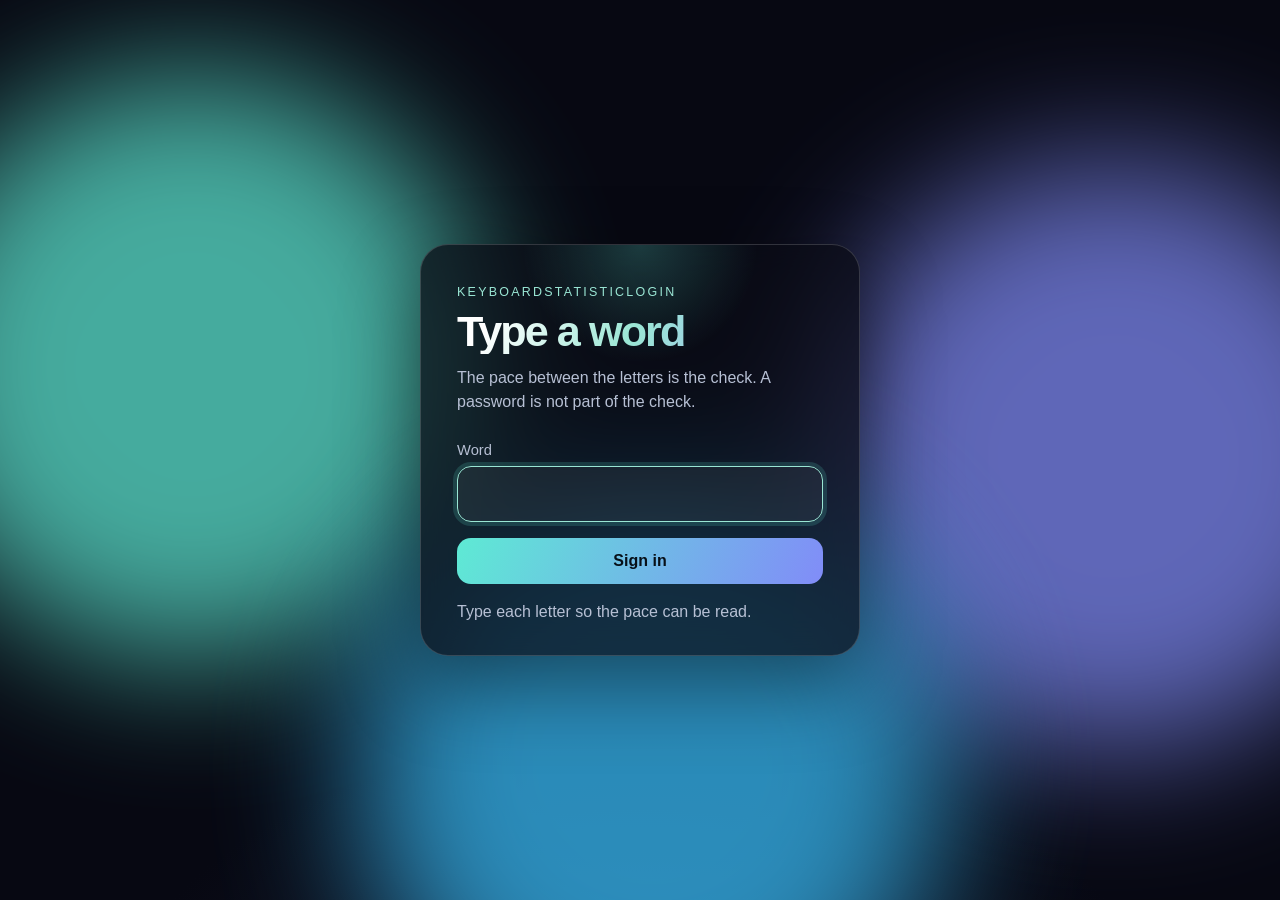
==== login-web/public/index.html @ 808e3110 "Add the sign-in page and let it post each key." ====
<!DOCTYPE html>
<html lang="en">
<head>
  <meta charset="utf-8">
  <meta name="viewport" content="width=device-width, initial-scale=1">
  <title>Sign in · KeyboardStatisticLogin</title>
  <style>
    :root {
      color-scheme: dark;
      --ink: #f5f7fb;
      --muted: #b7c0d4;
      --line: rgba(255, 255, 255, 0.16);
      --panel: rgba(10, 12, 22, 0.72);
    }

    * { box-sizing: border-box; }

    html, body {
      margin: 0;
      min-height: 100%;
      background: #070812;
      color: var(--ink);
      font-family: "Segoe UI", "Helvetica Neue", sans-serif;
    }

    body {
      min-height: 100vh;
      display: grid;
      place-items: center;
      padding: 24px;
    }

    .aurora {
      position: fixed;
      inset: 0;
      overflow: hidden;
      background:
        radial-gradient(900px 520px at 50% 115%, #14182a 0%, #070812 58%);
      z-index: 0;
    }

    .aurora i {
      position: absolute;
      width: 46vw;
      height: 46vw;
      min-width: 280px;
      min-height: 280px;
      border-radius: 50%;
      filter: blur(70px);
      opacity: 0.72;
    }

    .aurora i:nth-child(1) {
      left: -8%;
      top: 8%;
      background: #5eead4;
      animation: drift-a 16s ease-in-out infinite alternate;
    }

    .aurora i:nth-child(2) {
      right: -10%;
      top: 18%;
      background: #818cf8;
      animation: drift-b 20s ease-in-out infinite alternate;
    }

    .aurora i:nth-child(3) {
      left: 28%;
      bottom: -18%;
      background: #38bdf8;
      animation: drift-c 18s ease-in-out infinite alternate;
    }

    @keyframes drift-a {
      from { transform: translate3d(0, 0, 0) scale(1); }
      to { transform: translate3d(12%, 18%, 0) scale(1.15); }
    }

    @keyframes drift-b {
      from { transform: translate3d(0, 0, 0) scale(1.05); }
      to { transform: translate3d(-14%, 10%, 0) scale(0.9); }
    }

    @keyframes drift-c {
      from { transform: translate3d(0, 0, 0) scale(1); }
      to { transform: translate3d(8%, -12%, 0) scale(1.12); }
    }

    .panel {
      --spot-x: 50%;
      --spot-y: 0px;
      position: relative;
      z-index: 1;
      width: min(440px, 100%);
      padding: 40px 36px 32px;
      border-radius: 28px;
      background: var(--panel);
      border: 1px solid var(--line);
      box-shadow: 0 30px 80px rgba(0, 0, 0, 0.45);
      backdrop-filter: blur(18px);
      overflow: hidden;
    }

    .panel::before {
      content: "";
      position: absolute;
      inset: 0;
      background: radial-gradient(280px circle at var(--spot-x) var(--spot-y), rgba(94, 234, 212, 0.22), transparent 42%);
      pointer-events: none;
    }

    .panel > * { position: relative; }

    .eyebrow {
      margin: 0 0 10px;
      color: #9ae6d4;
      font-size: 0.78rem;
      letter-spacing: 0.18em;
      text-transform: uppercase;
    }

    h1 {
      margin: 0 0 12px;
      font-size: 2.7rem;
      line-height: 1.05;
      letter-spacing: -0.045em;
      background: linear-gradient(115deg, #ffffff 10%, #9ae6d4 48%, #a5b4fc 100%);
      -webkit-background-clip: text;
      background-clip: text;
      color: #f5f7fb;
    }

    @supports ((-webkit-background-clip: text) or (background-clip: text)) {
      h1 { color: transparent; }
    }

    .lead {
      margin: 0 0 28px;
      color: var(--muted);
      line-height: 1.5;
    }

    label {
      display: block;
      margin-bottom: 8px;
      color: var(--muted);
      font-size: 0.92rem;
    }

    input {
      width: 100%;
      margin-bottom: 16px;
      padding: 16px 18px;
      border-radius: 14px;
      border: 1px solid var(--line);
      background: rgba(255, 255, 255, 0.05);
      color: var(--ink);
      font: inherit;
      font-size: 1.15rem;
      outline: none;
    }

    input:focus {
      border-color: #9ae6d4;
      box-shadow: 0 0 0 4px rgba(94, 234, 212, 0.16);
    }

    button {
      width: 100%;
      padding: 14px 18px;
      border: 0;
      border-radius: 14px;
      background: linear-gradient(115deg, #5eead4, #818cf8);
      color: #071018;
      font: inherit;
      font-weight: 650;
      cursor: pointer;
    }

    button:hover { filter: brightness(1.06); }
    button:focus-visible {
      outline: 3px solid #ffffff;
      outline-offset: 3px;
    }

    #status {
      min-height: 1.4em;
      margin: 16px 0 0;
      color: var(--muted);
      line-height: 1.45;
    }

    @media (max-width: 640px) {
      .panel { padding: 28px 20px 24px; }
      h1 { font-size: 2.15rem; }
    }

    @media (prefers-reduced-motion: reduce) {
      .aurora i { animation: none; }
    }
  </style>
</head>
<body data-keystrike-url="http://localhost:8080/keystrikes">
  <div class="aurora" aria-hidden="true">
    <i></i>
    <i></i>
    <i></i>
  </div>
  <main class="panel">
    <p class="eyebrow">KeyboardStatisticLogin</p>
    <h1>Type a word</h1>
    <p class="lead">The pace between the letters is the check. A password is not part of the check.</p>
    <form>
      <label for="word">Word</label>
      <input id="word" name="word" type="text" autocomplete="off" autocapitalize="off" spellcheck="false" autofocus>
      <button type="submit">Sign in</button>
      <p id="status" role="status">Type each letter so the pace can be read.</p>
    </form>
  </main>
  <script>
    const form = document.querySelector("form");
    const word = document.querySelector("#word");
    const panel = document.querySelector(".panel");
    const status = document.querySelector("#status");
    const endpoint = document.body.dataset.keystrikeUrl;
    let chain = Promise.resolve();
    let problem = "";

    function setStatus(message) {
      status.textContent = message;
    }

    function sendKey(symbol) {
      return fetch(endpoint, {
        method: "POST",
        headers: { "Content-Type": "application/json" },
        body: JSON.stringify({
          symbol: symbol,
          pressedAt: new Date().toISOString()
        })
      }).then(function (response) {
        if (!response.ok) {
          throw new Error("That key could not be recorded.");
        }
      }).catch(function (error) {
        if (error instanceof TypeError) {
          throw new Error("The word-frequency service is out of reach.");
        }
        throw error;
      });
    }

    panel.addEventListener("pointermove", function (event) {
      const bounds = panel.getBoundingClientRect();
      panel.style.setProperty("--spot-x", (event.clientX - bounds.left) + "px");
      panel.style.setProperty("--spot-y", (event.clientY - bounds.top) + "px");
    });

    word.addEventListener("paste", function (event) {
      event.preventDefault();
      setStatus("Type each letter so the pace can be read.");
    });

    word.addEventListener("drop", function (event) {
      event.preventDefault();
    });

    word.addEventListener("keydown", function (event) {
      if (event.isComposing || event.repeat || event.metaKey || event.ctrlKey || event.altKey) {
        return;
      }
      let symbol = "";
      if (event.key === "Backspace" || event.key === "Delete") {
        symbol = event.key;
      } else if (Array.from(event.key).length === 1) {
        symbol = event.key;
      } else {
        return;
      }
      const pending = chain.then(function () {
        return sendKey(symbol);
      }).then(function () {
        problem = "";
        setStatus("Listening to the pace.");
      }).catch(function (error) {
        problem = error.message;
        setStatus(problem);
      });
      chain = pending;
    });

    form.addEventListener("submit", function (event) {
      event.preventDefault();
      if (word.value.trim() === "") {
        setStatus("Type a word to sign in.");
        return;
      }
      chain.then(function () {
        if (problem) {
          setStatus(problem);
          return;
        }
        setStatus("The word was recorded. The pace is now part of the profile.");
      });
    });
  </script>
</body>
</html>
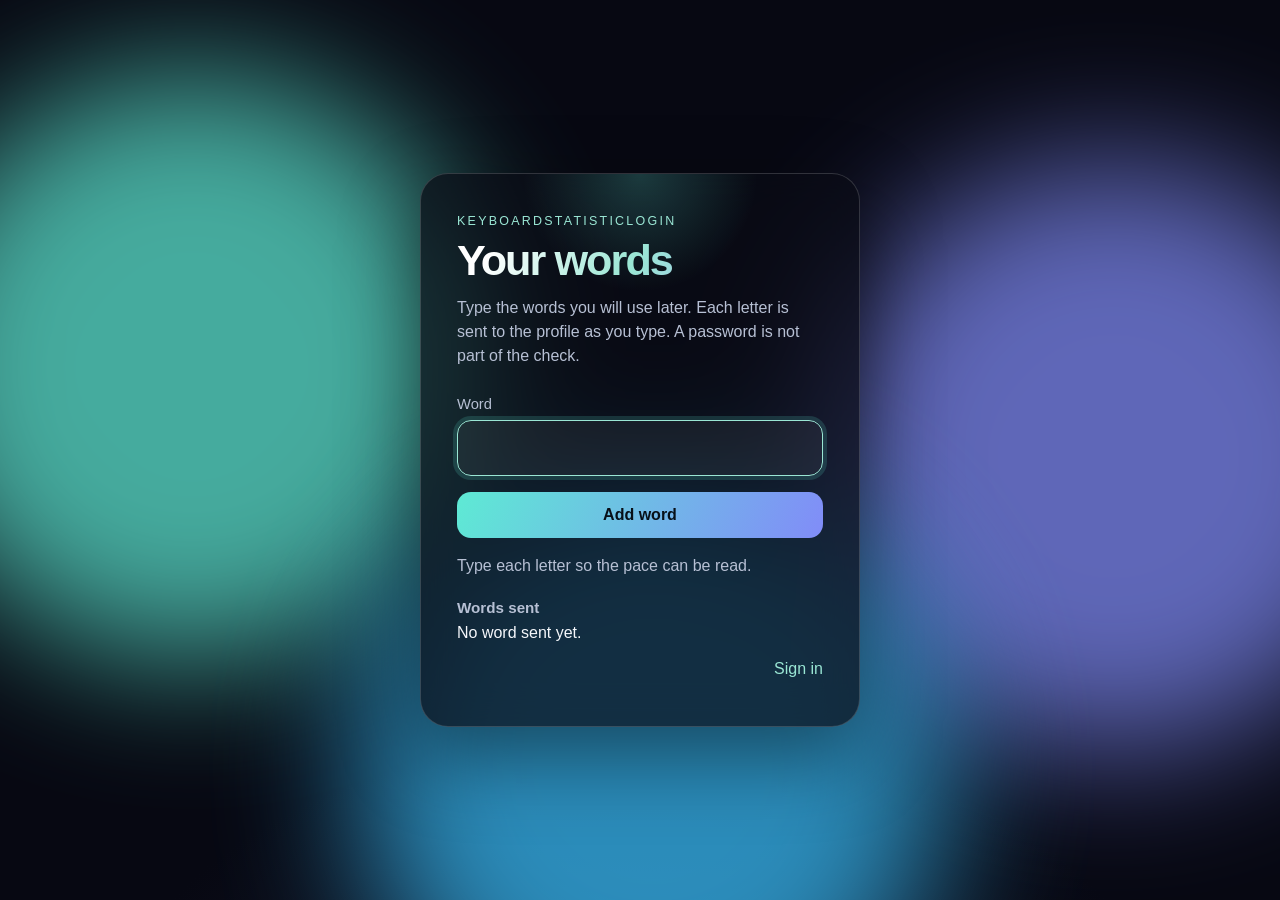
==== commit 46800bba: "Add the word page so a person can send their own words." ====
--- a/login-web/public/index.html
+++ b/login-web/public/index.html
@@ -3,202 +3,8 @@
 <head>
   <meta charset="utf-8">
   <meta name="viewport" content="width=device-width, initial-scale=1">
-  <title>Sign in · KeyboardStatisticLogin</title>
-  <style>
-    :root {
-      color-scheme: dark;
-      --ink: #f5f7fb;
-      --muted: #b7c0d4;
-      --line: rgba(255, 255, 255, 0.16);
-      --panel: rgba(10, 12, 22, 0.72);
-    }
-
-    * { box-sizing: border-box; }
-
-    html, body {
-      margin: 0;
-      min-height: 100%;
-      background: #070812;
-      color: var(--ink);
-      font-family: "Segoe UI", "Helvetica Neue", sans-serif;
-    }
-
-    body {
-      min-height: 100vh;
-      display: grid;
-      place-items: center;
-      padding: 24px;
-    }
-
-    .aurora {
-      position: fixed;
-      inset: 0;
-      overflow: hidden;
-      background:
-        radial-gradient(900px 520px at 50% 115%, #14182a 0%, #070812 58%);
-      z-index: 0;
-    }
-
-    .aurora i {
-      position: absolute;
-      width: 46vw;
-      height: 46vw;
-      min-width: 280px;
-      min-height: 280px;
-      border-radius: 50%;
-      filter: blur(70px);
-      opacity: 0.72;
-    }
-
-    .aurora i:nth-child(1) {
-      left: -8%;
-      top: 8%;
-      background: #5eead4;
-      animation: drift-a 16s ease-in-out infinite alternate;
-    }
-
-    .aurora i:nth-child(2) {
-      right: -10%;
-      top: 18%;
-      background: #818cf8;
-      animation: drift-b 20s ease-in-out infinite alternate;
-    }
-
-    .aurora i:nth-child(3) {
-      left: 28%;
-      bottom: -18%;
-      background: #38bdf8;
-      animation: drift-c 18s ease-in-out infinite alternate;
-    }
-
-    @keyframes drift-a {
-      from { transform: translate3d(0, 0, 0) scale(1); }
-      to { transform: translate3d(12%, 18%, 0) scale(1.15); }
-    }
-
-    @keyframes drift-b {
-      from { transform: translate3d(0, 0, 0) scale(1.05); }
-      to { transform: translate3d(-14%, 10%, 0) scale(0.9); }
-    }
-
-    @keyframes drift-c {
-      from { transform: translate3d(0, 0, 0) scale(1); }
-      to { transform: translate3d(8%, -12%, 0) scale(1.12); }
-    }
-
-    .panel {
-      --spot-x: 50%;
-      --spot-y: 0px;
-      position: relative;
-      z-index: 1;
-      width: min(440px, 100%);
-      padding: 40px 36px 32px;
-      border-radius: 28px;
-      background: var(--panel);
-      border: 1px solid var(--line);
-      box-shadow: 0 30px 80px rgba(0, 0, 0, 0.45);
-      backdrop-filter: blur(18px);
-      overflow: hidden;
-    }
-
-    .panel::before {
-      content: "";
-      position: absolute;
-      inset: 0;
-      background: radial-gradient(280px circle at var(--spot-x) var(--spot-y), rgba(94, 234, 212, 0.22), transparent 42%);
-      pointer-events: none;
-    }
-
-    .panel > * { position: relative; }
-
-    .eyebrow {
-      margin: 0 0 10px;
-      color: #9ae6d4;
-      font-size: 0.78rem;
-      letter-spacing: 0.18em;
-      text-transform: uppercase;
-    }
-
-    h1 {
-      margin: 0 0 12px;
-      font-size: 2.7rem;
-      line-height: 1.05;
-      letter-spacing: -0.045em;
-      background: linear-gradient(115deg, #ffffff 10%, #9ae6d4 48%, #a5b4fc 100%);
-      -webkit-background-clip: text;
-      background-clip: text;
-      color: #f5f7fb;
-    }
-
-    @supports ((-webkit-background-clip: text) or (background-clip: text)) {
-      h1 { color: transparent; }
-    }
-
-    .lead {
-      margin: 0 0 28px;
-      color: var(--muted);
-      line-height: 1.5;
-    }
-
-    label {
-      display: block;
-      margin-bottom: 8px;
-      color: var(--muted);
-      font-size: 0.92rem;
-    }
-
-    input {
-      width: 100%;
-      margin-bottom: 16px;
-      padding: 16px 18px;
-      border-radius: 14px;
-      border: 1px solid var(--line);
-      background: rgba(255, 255, 255, 0.05);
-      color: var(--ink);
-      font: inherit;
-      font-size: 1.15rem;
-      outline: none;
-    }
-
-    input:focus {
-      border-color: #9ae6d4;
-      box-shadow: 0 0 0 4px rgba(94, 234, 212, 0.16);
-    }
-
-    button {
-      width: 100%;
-      padding: 14px 18px;
-      border: 0;
-      border-radius: 14px;
-      background: linear-gradient(115deg, #5eead4, #818cf8);
-      color: #071018;
-      font: inherit;
-      font-weight: 650;
-      cursor: pointer;
-    }
-
-    button:hover { filter: brightness(1.06); }
-    button:focus-visible {
-      outline: 3px solid #ffffff;
-      outline-offset: 3px;
-    }
-
-    #status {
-      min-height: 1.4em;
-      margin: 16px 0 0;
-      color: var(--muted);
-      line-height: 1.45;
-    }
-
-    @media (max-width: 640px) {
-      .panel { padding: 28px 20px 24px; }
-      h1 { font-size: 2.15rem; }
-    }
-
-    @media (prefers-reduced-motion: reduce) {
-      .aurora i { animation: none; }
-    }
-  </style>
+  <title>Your words · KeyboardStatisticLogin</title>
+  <link rel="stylesheet" href="page.css">
 </head>
 <body data-keystrike-url="http://localhost:8080/keystrikes">
   <div class="aurora" aria-hidden="true">
@@ -208,99 +14,44 @@
   </div>
   <main class="panel">
     <p class="eyebrow">KeyboardStatisticLogin</p>
-    <h1>Type a word</h1>
-    <p class="lead">The pace between the letters is the check. A password is not part of the check.</p>
+    <h1>Your words</h1>
+    <p class="lead">Type the words you will use later. Each letter is sent to the profile as you type. A password is not part of the check.</p>
     <form>
       <label for="word">Word</label>
-      <input id="word" name="word" type="text" autocomplete="off" autocapitalize="off" spellcheck="false" autofocus>
-      <button type="submit">Sign in</button>
-      <p id="status" role="status">Type each letter so the pace can be read.</p>
+      <input id="word" name="word" type="text" data-word autocomplete="off" autocapitalize="off" spellcheck="false" autofocus>
+      <button type="submit">Add word</button>
+      <p class="status" data-status role="status">Type each letter so the pace can be read.</p>
     </form>
+    <h2>Words sent</h2>
+    <p class="empty" id="empty">No word sent yet.</p>
+    <ul class="words" id="words"></ul>
+    <p class="links"><a href="sign-in.html">Sign in</a></p>
   </main>
+  <script src="keys.js"></script>
   <script>
     const form = document.querySelector("form");
-    const word = document.querySelector("#word");
-    const panel = document.querySelector(".panel");
-    const status = document.querySelector("#status");
-    const endpoint = document.body.dataset.keystrikeUrl;
-    let chain = Promise.resolve();
-    let problem = "";
-
-    function setStatus(message) {
-      status.textContent = message;
-    }
-
-    function sendKey(symbol) {
-      return fetch(endpoint, {
-        method: "POST",
-        headers: { "Content-Type": "application/json" },
-        body: JSON.stringify({
-          symbol: symbol,
-          pressedAt: new Date().toISOString()
-        })
-      }).then(function (response) {
-        if (!response.ok) {
-          throw new Error("That key could not be recorded.");
-        }
-      }).catch(function (error) {
-        if (error instanceof TypeError) {
-          throw new Error("The word-frequency service is out of reach.");
-        }
-        throw error;
-      });
-    }
-
-    panel.addEventListener("pointermove", function (event) {
-      const bounds = panel.getBoundingClientRect();
-      panel.style.setProperty("--spot-x", (event.clientX - bounds.left) + "px");
-      panel.style.setProperty("--spot-y", (event.clientY - bounds.top) + "px");
-    });
-
-    word.addEventListener("paste", function (event) {
-      event.preventDefault();
-      setStatus("Type each letter so the pace can be read.");
-    });
-
-    word.addEventListener("drop", function (event) {
-      event.preventDefault();
-    });
-
-    word.addEventListener("keydown", function (event) {
-      if (event.isComposing || event.repeat || event.metaKey || event.ctrlKey || event.altKey) {
-        return;
-      }
-      let symbol = "";
-      if (event.key === "Backspace" || event.key === "Delete") {
-        symbol = event.key;
-      } else if (Array.from(event.key).length === 1) {
-        symbol = event.key;
-      } else {
-        return;
-      }
-      const pending = chain.then(function () {
-        return sendKey(symbol);
-      }).then(function () {
-        problem = "";
-        setStatus("Listening to the pace.");
-      }).catch(function (error) {
-        problem = error.message;
-        setStatus(problem);
-      });
-      chain = pending;
-    });
+    const field = window.KeystrikeField.bind(form);
+    const list = document.querySelector("#words");
+    const empty = document.querySelector("#empty");
 
     form.addEventListener("submit", function (event) {
       event.preventDefault();
-      if (word.value.trim() === "") {
-        setStatus("Type a word to sign in.");
+      const typed = field.word.value.trim();
+      if (typed === "") {
+        field.setStatus("Type a word to add it.");
         return;
       }
-      chain.then(function () {
-        if (problem) {
-          setStatus(problem);
+      field.whenSettled().then(function () {
+        if (field.problem()) {
+          field.setStatus(field.problem());
           return;
         }
-        setStatus("The word was recorded. The pace is now part of the profile.");
+        const item = document.createElement("li");
+        item.textContent = typed;
+        list.appendChild(item);
+        empty.hidden = true;
+        field.word.value = "";
+        field.setStatus("The word was sent. The pace is now part of the profile.");
       });
     });
   </script>
--- a/login-web/public/page.css
+++ b/login-web/public/page.css
@@ -0,0 +1,231 @@
+:root {
+  color-scheme: dark;
+  --ink: #f5f7fb;
+  --muted: #b7c0d4;
+  --line: rgba(255, 255, 255, 0.16);
+  --panel: rgba(10, 12, 22, 0.72);
+}
+
+* { box-sizing: border-box; }
+
+html, body {
+  margin: 0;
+  min-height: 100%;
+  background: #070812;
+  color: var(--ink);
+  font-family: "Segoe UI", "Helvetica Neue", sans-serif;
+}
+
+body {
+  min-height: 100vh;
+  display: grid;
+  place-items: center;
+  padding: 24px;
+}
+
+.aurora {
+  position: fixed;
+  inset: 0;
+  overflow: hidden;
+  background:
+    radial-gradient(900px 520px at 50% 115%, #14182a 0%, #070812 58%);
+  z-index: 0;
+}
+
+.aurora i {
+  position: absolute;
+  width: 46vw;
+  height: 46vw;
+  min-width: 280px;
+  min-height: 280px;
+  border-radius: 50%;
+  filter: blur(70px);
+  opacity: 0.72;
+}
+
+.aurora i:nth-child(1) {
+  left: -8%;
+  top: 8%;
+  background: #5eead4;
+  animation: drift-a 16s ease-in-out infinite alternate;
+}
+
+.aurora i:nth-child(2) {
+  right: -10%;
+  top: 18%;
+  background: #818cf8;
+  animation: drift-b 20s ease-in-out infinite alternate;
+}
+
+.aurora i:nth-child(3) {
+  left: 28%;
+  bottom: -18%;
+  background: #38bdf8;
+  animation: drift-c 18s ease-in-out infinite alternate;
+}
+
+@keyframes drift-a {
+  from { transform: translate3d(0, 0, 0) scale(1); }
+  to { transform: translate3d(12%, 18%, 0) scale(1.15); }
+}
+
+@keyframes drift-b {
+  from { transform: translate3d(0, 0, 0) scale(1.05); }
+  to { transform: translate3d(-14%, 10%, 0) scale(0.9); }
+}
+
+@keyframes drift-c {
+  from { transform: translate3d(0, 0, 0) scale(1); }
+  to { transform: translate3d(8%, -12%, 0) scale(1.12); }
+}
+
+.panel {
+  --spot-x: 50%;
+  --spot-y: 0px;
+  position: relative;
+  z-index: 1;
+  width: min(440px, 100%);
+  padding: 40px 36px 32px;
+  border-radius: 28px;
+  background: var(--panel);
+  border: 1px solid var(--line);
+  box-shadow: 0 30px 80px rgba(0, 0, 0, 0.45);
+  backdrop-filter: blur(18px);
+  overflow: hidden;
+}
+
+.panel::before {
+  content: "";
+  position: absolute;
+  inset: 0;
+  background: radial-gradient(280px circle at var(--spot-x) var(--spot-y), rgba(94, 234, 212, 0.22), transparent 42%);
+  pointer-events: none;
+}
+
+.panel > * { position: relative; }
+
+.eyebrow {
+  margin: 0 0 10px;
+  color: #9ae6d4;
+  font-size: 0.78rem;
+  letter-spacing: 0.18em;
+  text-transform: uppercase;
+}
+
+h1 {
+  margin: 0 0 12px;
+  font-size: 2.7rem;
+  line-height: 1.05;
+  letter-spacing: -0.045em;
+  background: linear-gradient(115deg, #ffffff 10%, #9ae6d4 48%, #a5b4fc 100%);
+  -webkit-background-clip: text;
+  background-clip: text;
+  color: #f5f7fb;
+}
+
+@supports ((-webkit-background-clip: text) or (background-clip: text)) {
+  h1 { color: transparent; }
+}
+
+.lead {
+  margin: 0 0 28px;
+  color: var(--muted);
+  line-height: 1.5;
+}
+
+label {
+  display: block;
+  margin-bottom: 8px;
+  color: var(--muted);
+  font-size: 0.92rem;
+}
+
+input {
+  width: 100%;
+  margin-bottom: 16px;
+  padding: 16px 18px;
+  border-radius: 14px;
+  border: 1px solid var(--line);
+  background: rgba(255, 255, 255, 0.05);
+  color: var(--ink);
+  font: inherit;
+  font-size: 1.15rem;
+  outline: none;
+}
+
+input:focus {
+  border-color: #9ae6d4;
+  box-shadow: 0 0 0 4px rgba(94, 234, 212, 0.16);
+}
+
+button {
+  width: 100%;
+  padding: 14px 18px;
+  border: 0;
+  border-radius: 14px;
+  background: linear-gradient(115deg, #5eead4, #818cf8);
+  color: #071018;
+  font: inherit;
+  font-weight: 650;
+  cursor: pointer;
+}
+
+button:hover { filter: brightness(1.06); }
+button:focus-visible {
+  outline: 3px solid #ffffff;
+  outline-offset: 3px;
+}
+
+.status {
+  min-height: 1.4em;
+  margin: 16px 0 0;
+  color: var(--muted);
+  line-height: 1.45;
+}
+
+h2 {
+  margin: 22px 0 8px;
+  font-size: 0.95rem;
+  font-weight: 600;
+  color: var(--muted);
+}
+
+.words, .empty {
+  margin: 0;
+  color: var(--ink);
+}
+
+.words {
+  list-style: none;
+  padding: 0;
+}
+
+.words li {
+  padding: 8px 0;
+  border-top: 1px solid var(--line);
+}
+
+.links {
+  display: flex;
+  justify-content: flex-end;
+  margin-top: 18px;
+}
+
+.links a {
+  color: #9ae6d4;
+  text-decoration: none;
+}
+
+.links a:hover,
+.links a:focus-visible {
+  text-decoration: underline;
+}
+
+@media (max-width: 640px) {
+  .panel { padding: 28px 20px 24px; }
+  h1 { font-size: 2.15rem; }
+}
+
+@media (prefers-reduced-motion: reduce) {
+  .aurora i { animation: none; }
+}
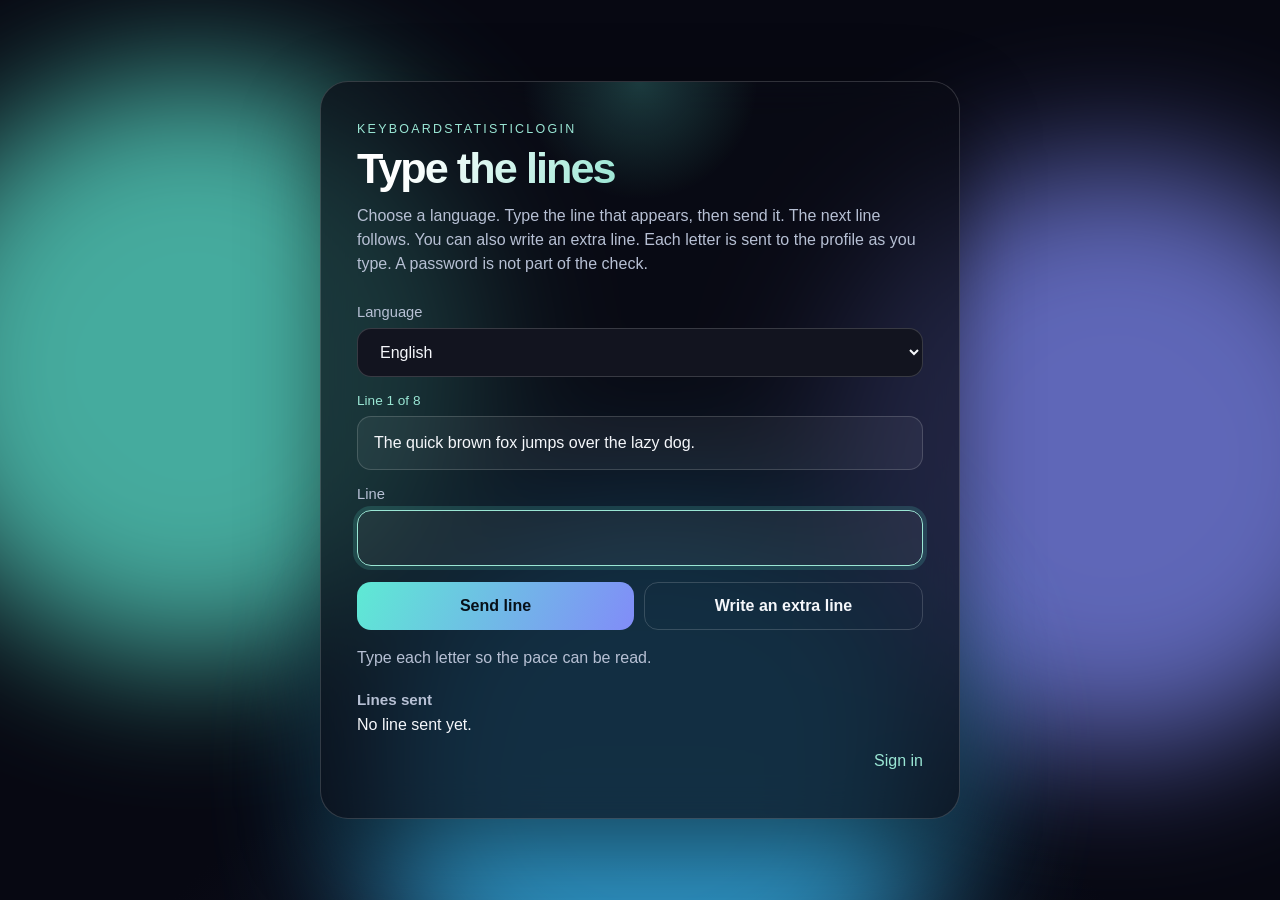
==== commit 5d1c4a9f: "Show prepared lines by language and keep spaces in the profile." ====
--- a/login-web/public/index.html
+++ b/login-web/public/index.html
@@ -3,7 +3,7 @@
 <head>
   <meta charset="utf-8">
   <meta name="viewport" content="width=device-width, initial-scale=1">
-  <title>Your words · KeyboardStatisticLogin</title>
+  <title>Your lines · KeyboardStatisticLogin</title>
   <link rel="stylesheet" href="page.css">
 </head>
 <body data-keystrike-url="http://localhost:8080/keystrikes">
@@ -12,33 +12,111 @@
     <i></i>
     <i></i>
   </div>
-  <main class="panel">
+  <main class="panel passage">
     <p class="eyebrow">KeyboardStatisticLogin</p>
-    <h1>Your words</h1>
-    <p class="lead">Type the words you will use later. Each letter is sent to the profile as you type. A password is not part of the check.</p>
+    <h1>Type the lines</h1>
+    <p class="lead">Choose a language. Type the line that appears, then send it. The next line follows. You can also write an extra line. Each letter is sent to the profile as you type. A password is not part of the check.</p>
     <form>
-      <label for="word">Word</label>
-      <input id="word" name="word" type="text" data-word autocomplete="off" autocapitalize="off" spellcheck="false" autofocus>
-      <button type="submit">Add word</button>
+      <label for="language">Language</label>
+      <select id="language" name="language">
+        <option value="en">English</option>
+        <option value="tr">Turkish</option>
+        <option value="de">German</option>
+        <option value="fr">French</option>
+        <option value="es">Spanish</option>
+        <option value="sv">Swedish</option>
+      </select>
+      <p class="progress" id="progress"></p>
+      <p class="prompt" id="prompt"></p>
+      <label for="line">Line</label>
+      <input id="line" name="line" type="text" data-word autocomplete="off" autocapitalize="off" spellcheck="false" autofocus>
+      <div class="actions">
+        <button type="submit">Send line</button>
+        <button class="quiet" id="extra" type="button">Write an extra line</button>
+      </div>
       <p class="status" data-status role="status">Type each letter so the pace can be read.</p>
     </form>
-    <h2>Words sent</h2>
-    <p class="empty" id="empty">No word sent yet.</p>
-    <ul class="words" id="words"></ul>
+    <h2>Lines sent</h2>
+    <p class="empty" id="empty">No line sent yet.</p>
+    <ul class="words" id="lines"></ul>
     <p class="links"><a href="sign-in.html">Sign in</a></p>
   </main>
+  <script src="lines.js"></script>
   <script src="keys.js"></script>
   <script>
+    const passages = window.PreparedLines;
+    const language = document.querySelector("#language");
+    const prompt = document.querySelector("#prompt");
+    const progress = document.querySelector("#progress");
+    const extra = document.querySelector("#extra");
     const form = document.querySelector("form");
-    const field = window.KeystrikeField.bind(form);
-    const list = document.querySelector("#words");
+    const field = window.KeystrikeField.bind(form, { allowSpace: true });
+    const list = document.querySelector("#lines");
     const empty = document.querySelector("#empty");
+    let index = 0;
+    let ownLine = false;
+
+    function currentLines() {
+      return passages[language.value];
+    }
+
+    function sameLine(typed, shown) {
+      return typed.trim().replace(/\s+/g, " ") === shown.trim().replace(/\s+/g, " ");
+    }
+
+    function showLine() {
+      const set = currentLines();
+      field.word.value = "";
+      if (ownLine) {
+        progress.textContent = "Extra line";
+        prompt.textContent = "Type any extra line. Send it when it is ready.";
+        extra.textContent = index >= set.length ? "Show the lines again" : "Back to the prepared line";
+        return;
+      }
+      if (index >= set.length) {
+        progress.textContent = "Prepared lines sent";
+        prompt.textContent = "Those lines are sent. Write another line, or show the prepared lines again.";
+        extra.textContent = "Show the lines again";
+        return;
+      }
+      progress.textContent = "Line " + (index + 1) + " of " + set.length;
+      prompt.textContent = set[index];
+      extra.textContent = "Write an extra line";
+    }
+
+    language.addEventListener("change", function () {
+      index = 0;
+      ownLine = false;
+      showLine();
+      field.setStatus("Type each letter so the pace can be read.");
+    });
+
+    extra.addEventListener("click", function () {
+      const set = currentLines();
+      if (ownLine) {
+        ownLine = false;
+        if (index >= set.length) {
+          index = 0;
+        }
+      } else if (index >= set.length) {
+        index = 0;
+      } else {
+        ownLine = true;
+      }
+      showLine();
+    });
 
     form.addEventListener("submit", function (event) {
       event.preventDefault();
       const typed = field.word.value.trim();
+      const set = currentLines();
+      const prepared = !ownLine && index < set.length;
       if (typed === "") {
-        field.setStatus("Type a word to add it.");
+        field.setStatus(prepared ? "Type the line as it is shown." : "Type a line to send it.");
+        return;
+      }
+      if (prepared && !sameLine(typed, set[index])) {
+        field.setStatus("Type the line as it is shown.");
         return;
       }
       field.whenSettled().then(function () {
@@ -50,10 +128,16 @@
         item.textContent = typed;
         list.appendChild(item);
         empty.hidden = true;
-        field.word.value = "";
-        field.setStatus("The word was sent. The pace is now part of the profile.");
+        if (prepared) {
+          index += 1;
+        }
+        ownLine = false;
+        showLine();
+        field.setStatus("The line was sent. The pace is now part of the profile.");
       });
     });
+
+    showLine();
   </script>
 </body>
 </html>
--- a/login-web/public/page.css
+++ b/login-web/public/page.css
@@ -171,10 +171,53 @@
 }
 
 button:hover { filter: brightness(1.06); }
-button:focus-visible {
+button:focus-visible,
+select:focus-visible {
   outline: 3px solid #ffffff;
   outline-offset: 3px;
 }
+
+button.quiet {
+  background: transparent;
+  color: var(--ink);
+  border: 1px solid var(--line);
+}
+
+.panel.passage { width: min(640px, 100%); }
+
+select {
+  width: 100%;
+  margin-bottom: 16px;
+  padding: 14px 18px;
+  border-radius: 14px;
+  border: 1px solid var(--line);
+  background: #12141f;
+  color: var(--ink);
+  font: inherit;
+  font-size: 1rem;
+}
+
+.progress {
+  margin: 0 0 8px;
+  color: #9ae6d4;
+  font-size: 0.85rem;
+}
+
+.prompt {
+  margin: 0 0 16px;
+  padding: 14px 16px;
+  border-radius: 14px;
+  border: 1px solid var(--line);
+  background: rgba(255, 255, 255, 0.05);
+  line-height: 1.5;
+}
+
+.actions {
+  display: flex;
+  gap: 10px;
+}
+
+.actions button { flex: 1; }
 
 .status {
   min-height: 1.4em;
@@ -224,6 +267,7 @@
 @media (max-width: 640px) {
   .panel { padding: 28px 20px 24px; }
   h1 { font-size: 2.15rem; }
+  .actions { flex-direction: column; }
 }
 
 @media (prefers-reduced-motion: reduce) {
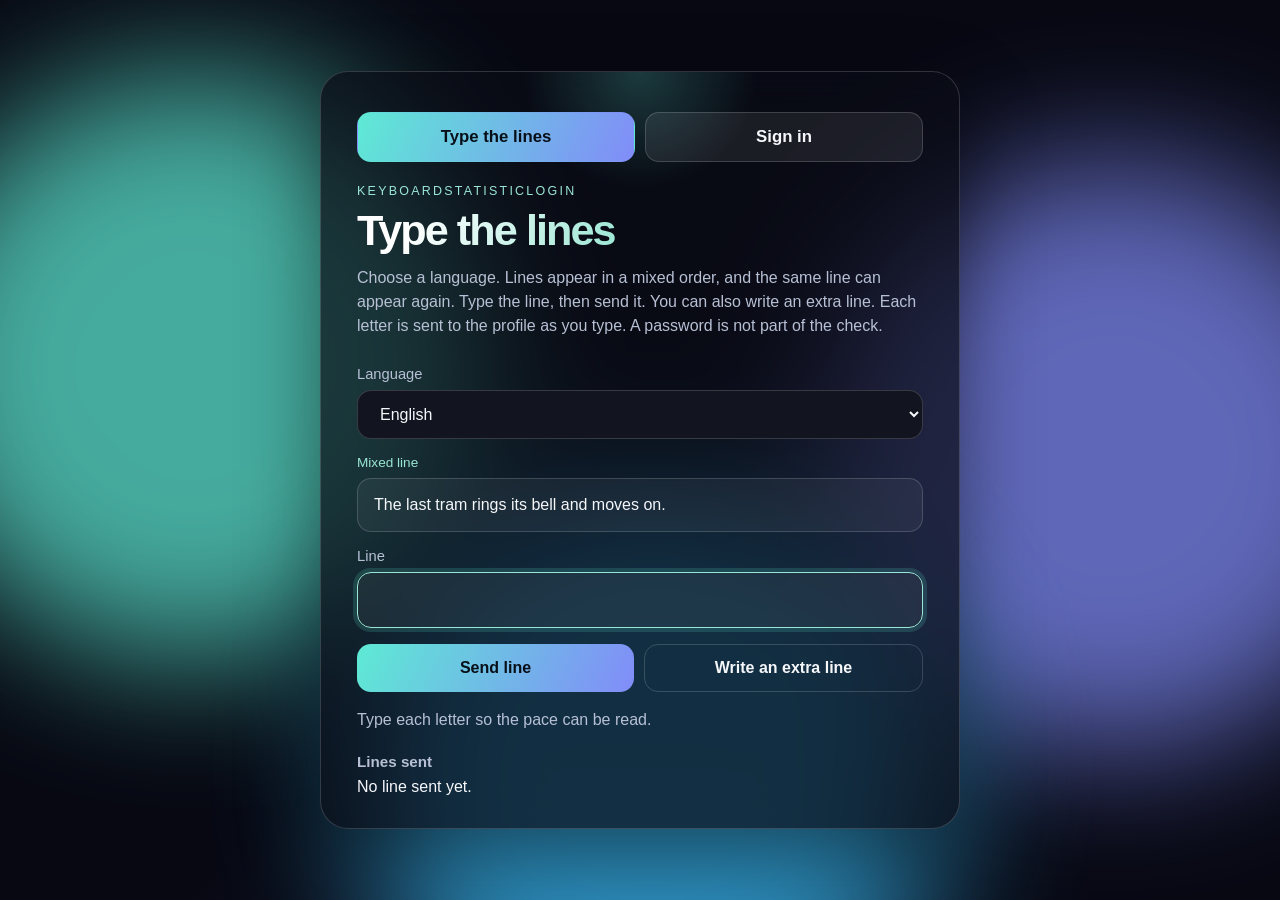
==== commit c4a2774e: "Ask sign-in for a word from a sent line and mix a larger line set." ====
--- a/login-web/public/index.html
+++ b/login-web/public/index.html
@@ -13,9 +13,13 @@
     <i></i>
   </div>
   <main class="panel passage">
+    <nav class="switch" aria-label="Pages">
+      <a class="current" href="index.html" aria-current="page">Type the lines</a>
+      <a href="sign-in.html">Sign in</a>
+    </nav>
     <p class="eyebrow">KeyboardStatisticLogin</p>
     <h1>Type the lines</h1>
-    <p class="lead">Choose a language. Type the line that appears, then send it. The next line follows. You can also write an extra line. Each letter is sent to the profile as you type. A password is not part of the check.</p>
+    <p class="lead">Choose a language. Lines appear in a mixed order, and the same line can appear again. Type the line, then send it. You can also write an extra line. Each letter is sent to the profile as you type. A password is not part of the check.</p>
     <form>
       <label for="language">Language</label>
       <select id="language" name="language">
@@ -39,12 +43,13 @@
     <h2>Lines sent</h2>
     <p class="empty" id="empty">No line sent yet.</p>
     <ul class="words" id="lines"></ul>
-    <p class="links"><a href="sign-in.html">Sign in</a></p>
   </main>
   <script src="lines.js"></script>
+  <script src="written.js"></script>
   <script src="keys.js"></script>
   <script>
     const passages = window.PreparedLines;
+    const written = window.WrittenLines;
     const language = document.querySelector("#language");
     const prompt = document.querySelector("#prompt");
     const progress = document.querySelector("#progress");
@@ -53,69 +58,73 @@
     const field = window.KeystrikeField.bind(form, { allowSpace: true });
     const list = document.querySelector("#lines");
     const empty = document.querySelector("#empty");
-    let index = 0;
+    let queue = [];
     let ownLine = false;
+    let shown = "";
 
     function currentLines() {
       return passages[language.value];
     }
 
-    function sameLine(typed, shown) {
-      return typed.trim().replace(/\s+/g, " ") === shown.trim().replace(/\s+/g, " ");
+    function mixLines(set) {
+      const mixed = set.slice();
+      for (let i = mixed.length - 1; i > 0; i -= 1) {
+        const j = Math.floor(Math.random() * (i + 1));
+        const swap = mixed[i];
+        mixed[i] = mixed[j];
+        mixed[j] = swap;
+      }
+      const repeats = 1 + Math.floor(Math.random() * 3);
+      for (let n = 0; n < repeats; n += 1) {
+        const line = set[Math.floor(Math.random() * set.length)];
+        const at = Math.floor(Math.random() * (mixed.length + 1));
+        mixed.splice(at, 0, line);
+      }
+      return mixed;
+    }
+
+    function sameLine(typed, target) {
+      return typed.trim().replace(/\s+/g, " ") === target.trim().replace(/\s+/g, " ");
     }
 
     function showLine() {
-      const set = currentLines();
       field.word.value = "";
       if (ownLine) {
+        shown = "";
         progress.textContent = "Extra line";
         prompt.textContent = "Type any extra line. Send it when it is ready.";
-        extra.textContent = index >= set.length ? "Show the lines again" : "Back to the prepared line";
+        extra.textContent = "Back to a mixed line";
         return;
       }
-      if (index >= set.length) {
-        progress.textContent = "Prepared lines sent";
-        prompt.textContent = "Those lines are sent. Write another line, or show the prepared lines again.";
-        extra.textContent = "Show the lines again";
-        return;
+      if (queue.length === 0) {
+        queue = mixLines(currentLines());
       }
-      progress.textContent = "Line " + (index + 1) + " of " + set.length;
-      prompt.textContent = set[index];
+      shown = queue.shift();
+      progress.textContent = "Mixed line";
+      prompt.textContent = shown;
       extra.textContent = "Write an extra line";
     }
 
     language.addEventListener("change", function () {
-      index = 0;
+      queue = [];
       ownLine = false;
       showLine();
       field.setStatus("Type each letter so the pace can be read.");
     });
 
     extra.addEventListener("click", function () {
-      const set = currentLines();
-      if (ownLine) {
-        ownLine = false;
-        if (index >= set.length) {
-          index = 0;
-        }
-      } else if (index >= set.length) {
-        index = 0;
-      } else {
-        ownLine = true;
-      }
+      ownLine = !ownLine;
       showLine();
     });
 
     form.addEventListener("submit", function (event) {
       event.preventDefault();
       const typed = field.word.value.trim();
-      const set = currentLines();
-      const prepared = !ownLine && index < set.length;
       if (typed === "") {
-        field.setStatus(prepared ? "Type the line as it is shown." : "Type a line to send it.");
+        field.setStatus(ownLine ? "Type a line to send it." : "Type the line as it is shown.");
         return;
       }
-      if (prepared && !sameLine(typed, set[index])) {
+      if (!ownLine && !sameLine(typed, shown)) {
         field.setStatus("Type the line as it is shown.");
         return;
       }
@@ -128,9 +137,7 @@
         item.textContent = typed;
         list.appendChild(item);
         empty.hidden = true;
-        if (prepared) {
-          index += 1;
-        }
+        written.remember(language.value, typed);
         ownLine = false;
         showLine();
         field.setStatus("The line was sent. The pace is now part of the profile.");
--- a/login-web/public/page.css
+++ b/login-web/public/page.css
@@ -226,6 +226,15 @@
   line-height: 1.45;
 }
 
+.status.verified { color: #9ae6d4; }
+.status.refused { color: #f5b4b4; }
+
+.notice {
+  margin: 0 0 16px;
+  color: #f3d48a;
+  line-height: 1.45;
+}
+
 h2 {
   margin: 22px 0 8px;
   font-size: 0.95rem;
@@ -248,20 +257,37 @@
   border-top: 1px solid var(--line);
 }
 
-.links {
+.switch {
   display: flex;
-  justify-content: flex-end;
-  margin-top: 18px;
-}
-
-.links a {
-  color: #9ae6d4;
+  gap: 10px;
+  margin: 0 0 22px;
+}
+
+.switch a {
+  flex: 1;
+  display: block;
+  padding: 14px 16px;
+  border-radius: 14px;
+  border: 1px solid var(--line);
+  background: rgba(255, 255, 255, 0.08);
+  color: var(--ink);
+  font-size: 1.05rem;
+  font-weight: 650;
+  text-align: center;
   text-decoration: none;
 }
 
-.links a:hover,
-.links a:focus-visible {
-  text-decoration: underline;
+.switch a.current {
+  background: linear-gradient(115deg, #5eead4, #818cf8);
+  color: #071018;
+  border-color: transparent;
+}
+
+.switch a:hover { filter: brightness(1.08); }
+
+.switch a:focus-visible {
+  outline: 3px solid #ffffff;
+  outline-offset: 3px;
 }
 
 @media (max-width: 640px) {
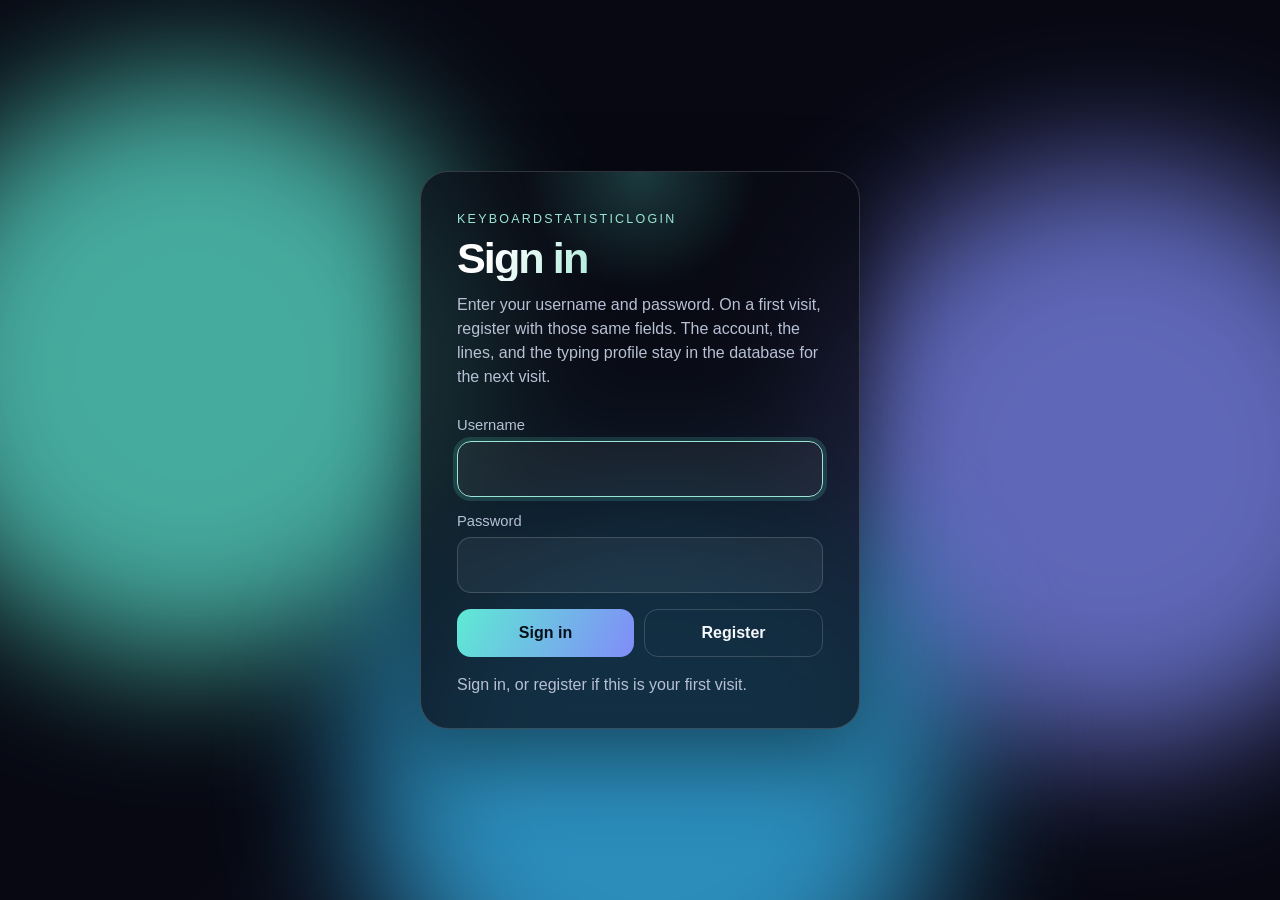
==== commit d2479b69: "Keep each visit on the same account, lines, and typing profile." ====
--- a/login-web/public/index.html
+++ b/login-web/public/index.html
@@ -5,8 +5,14 @@
   <meta name="viewport" content="width=device-width, initial-scale=1">
   <title>Your lines · KeyboardStatisticLogin</title>
   <link rel="stylesheet" href="page.css">
+  <script src="session.js"></script>
+  <script>
+    if (!window.AccountSession.token()) {
+      window.location.replace("account.html");
+    }
+  </script>
 </head>
-<body data-keystrike-url="http://localhost:8080/keystrikes">
+<body data-account-url="http://localhost:8080" data-keystrike-url="http://localhost:8080/keystrikes">
   <div class="aurora" aria-hidden="true">
     <i></i>
     <i></i>
@@ -15,11 +21,13 @@
   <main class="panel passage">
     <nav class="switch" aria-label="Pages">
       <a class="current" href="index.html" aria-current="page">Type the lines</a>
-      <a href="sign-in.html">Sign in</a>
+      <a href="sign-in.html">Check a sentence</a>
+      <button class="quiet" id="sign-out" type="button">Sign out</button>
     </nav>
+    <p class="signed-in" id="who"></p>
     <p class="eyebrow">KeyboardStatisticLogin</p>
     <h1>Type the lines</h1>
-    <p class="lead">Choose a language. Lines appear in a mixed order, and the same line can appear again. Type the line, then send it. You can also write an extra line. Each letter is sent to the profile as you type. A password is not part of the check.</p>
+    <p class="lead">Choose a language. Lines appear in a mixed order, and the same line can appear again. Type the line, then send it. You can also write an extra line. Each letter is stored with this account, so the next visit continues the same profile.</p>
     <form>
       <label for="language">Language</label>
       <select id="language" name="language">
@@ -133,18 +141,47 @@
           field.setStatus(field.problem());
           return;
         }
-        const item = document.createElement("li");
-        item.textContent = typed;
-        list.appendChild(item);
-        empty.hidden = true;
-        written.remember(language.value, typed);
-        ownLine = false;
-        showLine();
-        field.setStatus("The line was sent. The pace is now part of the profile.");
+        return written.remember(language.value, typed).then(function () {
+          const item = document.createElement("li");
+          item.textContent = typed;
+          list.appendChild(item);
+          empty.hidden = true;
+          ownLine = false;
+          showLine();
+          field.setStatus("The line was sent. The pace is now part of the profile.");
+        });
+      }).catch(function (error) {
+        field.setStatus(error.message);
       });
     });
 
-    showLine();
+    function renderSaved(lines) {
+      lines.forEach(function (line) {
+        const item = document.createElement("li");
+        item.textContent = line.text;
+        list.appendChild(item);
+        empty.hidden = true;
+      });
+    }
+
+    window.AccountSession.bindSignOut(document.querySelector("#sign-out"));
+    window.AccountSession.guard().then(function (account) {
+      document.querySelector("#who").textContent = "Signed in as " + account.username;
+      return window.AccountSession.authFetch(window.AccountSession.base() + "/lines");
+    }).then(function (response) {
+      if (!response.ok) {
+        throw new Error("The saved lines could not be read.");
+      }
+      return response.json();
+    }).then(function (lines) {
+      written.load(lines);
+      renderSaved(lines);
+      showLine();
+    }).catch(function (error) {
+      if (error.message !== "Sign in again.") {
+        field.setStatus(error.message);
+      }
+    });
   </script>
 </body>
 </html>
--- a/login-web/public/page.css
+++ b/login-web/public/page.css
@@ -290,10 +290,21 @@
   outline-offset: 3px;
 }
 
+.switch button {
+  flex: 1;
+  width: auto;
+}
+
+.signed-in {
+  margin: -8px 0 18px;
+  color: #9ae6d4;
+  font-size: 0.92rem;
+}
+
 @media (max-width: 640px) {
   .panel { padding: 28px 20px 24px; }
   h1 { font-size: 2.15rem; }
-  .actions { flex-direction: column; }
+  .actions, .switch { flex-direction: column; }
 }
 
 @media (prefers-reduced-motion: reduce) {
